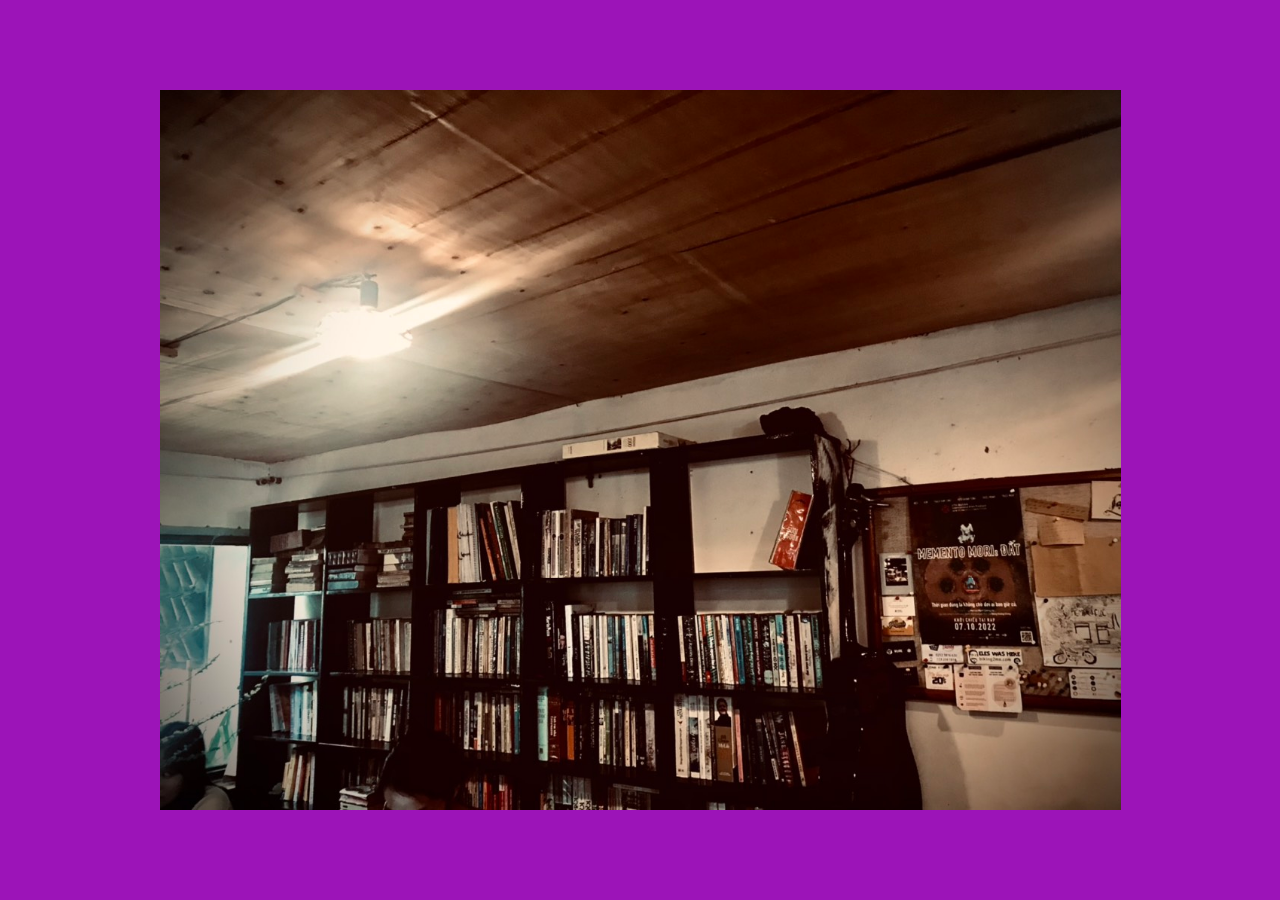
==== slider.html @ 745cd43f "update" ====
<!DOCTYPE html>
<html lang="en">
<head>
    <meta charset="UTF-8">
    <meta http-equiv="X-UA-Compatible" content="IE=edge">
    <meta name="viewport" content="width=device-width, initial-scale=1.0">
    <title>Vertical Slider</title>
    <link rel="stylesheet" href="styles/style.css">
</head>
<body>
  <div class="coffee-container">
    <section>
      <img src="/media-assets/imgs/1.jpg" alt="num1">
    </section>
    <section>
      <img src="/media-assets/imgs/2.jpg" alt="num2">
    </section>
    <section>
      <img src="/media-assets/imgs/3.jpg" alt="num3">
    </section>
    <section>
      <img src="/media-assets/imgs/4.jpg" alt="num4">
    </section>
    <section>
      <h1><a href="/index.html">Go Back</a></h1>
    </section>
  </div>
</body>
</html>
---- styles/style.css ----
/*========== Colours ==========*/
@import url("https://fonts.googleapis.com/css2?family=Open+Sans:wght@800&display=swap");
@keyframes filling {
  0%, 100% {
    background-position: 0 130px;
  }
  50% {
    background-position: 600px -70px;
  }
}
.cup {
  position: absolute;
  width: 275px;
  height: 210px;
  border: 8px solid wheat;
  box-shadow: 0 0 0 12px #3c1a0e;
  border-radius: 15px 15px 65px 85px;
  background: url(/media-assets/coffee.png);
  background-repeat: repeat-x;
  background-position: 0 130px;
  animation: filling 4s infinite;
}

.cup .cup-handle {
  position: absolute;
  top: 10px;
  right: -110px;
  width: 80px;
  height: 130px;
  border: 10px solid #3c1a0e;
  border-radius: 35px 36px 80px 36px;
}

/*========== Colours ==========*/
/* styles/style.css */
body {
  margin: 0;
  font-family: Arial, sans-serif;
  overflow: hidden; /* Hide overflow to prevent double scrollbars */
}

.coffee-container {
  display: flex;
  flex-direction: column;
  scroll-snap-type: y mandatory;
  overflow-y: scroll;
  width: 100%;
  height: 100vh;
  scrollbar-width: none; /* For Firefox */
  -ms-overflow-style: none; /* For Internet Explorer and Edge */
}

.coffee-container::-webkit-scrollbar {
  display: none; /* For Chrome, Safari, and Opera */
}

.coffee-container section {
  scroll-snap-align: start;
  width: 100%;
  height: 100vh; /* Ensure each section takes full viewport height */
  display: flex;
  align-items: center;
  justify-content: center;
  flex-shrink: 0; /* Prevent sections from shrinking */
}

.coffee-container section img {
  max-width: 80%;
  max-height: 80%;
  -o-object-fit: contain;
     object-fit: contain;
}

.coffee-container section h1 {
  font-size: 2rem;
  color: white;
  text-align: center;
  background-color: rgba(0, 0, 0, 0.5);
  padding: 1rem;
  border-radius: 0.5rem;
}

.coffee-container section:nth-of-type(even) {
  color: hsl(320, 80%, 90%);
  background: hsl(320, 80%, 40%);
}

.coffee-container section:nth-of-type(odd) {
  color: hsl(290, 80%, 90%);
  background: hsl(290, 80%, 40%);
}

@media (min-width: 1920px) and (max-width: 1920px) and (max-height: 1080px) and (min-aspect-ratio: 16/9) {
  .main .right-content {
    width: 40rem;
    height: 40rem;
    background-color: #ab986f;
    border-radius: 2rem;
    display: flex;
    justify-content: center;
    align-items: center;
  }
}
@media (max-width: 1280px) and (max-height: 720px) {
  .coffee-container section img {
    max-width: 100%;
    max-height: 100%;
  }
}
body {
  margin: 0;
  min-height: 100vh;
  background-color: #0A0604;
  font-family: "Open Sans", sans-serif;
}

.container {
  top: 0;
  right: 0;
  left: 0;
  z-index: 1000;
  position: fixed;
  background-color: rgba(12, 3, 4, 0.8);
  width: auto;
  height: 74px;
  display: flex;
  justify-content: space-between;
  border: solid 0.5px;
  backdrop-filter: blur(20px);
  -webkit-backdrop-filter: blur(20px);
}

.container img {
  cursor: pointer;
  width: 2.5rem;
  height: 2.5rem;
}
.container .box img {
  width: 3rem;
  height: 3rem;
  padding-top: 10px;
  padding-right: 40px;
}
.container .logo {
  display: flex;
  align-items: center;
  justify-content: center;
  margin: auto 10rem;
  color: white;
}

.container .logo h1 {
  font-size: 25px;
}

.menu-box {
  background-color: #10060F;
  height: 100%;
  width: 0;
  position: fixed;
  z-index: 1;
  top: 0;
  right: 0;
  display: flex;
  align-items: center;
  justify-content: center;
  overflow-x: hidden;
  float: left;
  border-bottom-left-radius: 100%;
  transition: width 0.5s, height 0.5s, border-radius 0.5s;
}

.menu-box.open-menu {
  width: 100%;
  height: 100%;
  border-bottom-left-radius: 0;
}

.menu-box.open-menu ul li {
  opacity: 1;
  transform: translateY(0);
  transition: transform 1s, opacity 1s;
  transition-delay: 0.5s;
}

.menu-box ul li {
  list-style: none;
  margin: 20px;
  text-align: center;
  opacity: 0;
  transform: translateY(30px);
}
.menu-box ul li a {
  display: inline-block;
  text-decoration: none;
  color: #ab986f;
  font-size: 6.5rem;
  font-weight: 600;
  position: relative;
  transition: 0.5s;
  text-transform: uppercase;
}
.menu-box ul li a:hover {
  font-size: 8rem;
  color: #f4a460;
}

.main {
  width: 96vw;
  height: 54vw;
  display: flex;
  justify-content: center;
  align-items: center;
  background-color: #10060F;
}

.main .left-content {
  width: 48rem;
  height: 48rem;
  background-color: #10060F;
  display: flex;
  flex-direction: column;
}
.main .left-content button {
  width: 8.5rem;
  height: 2.5rem;
  border-radius: 5rem;
  margin: -4rem auto;
  text-align: center;
  padding-top: 12px;
  padding-bottom: 12px;
  font-family: "Open Sans", sans-serif;
  transition: 0.25s;
}
.main .left-content button:hover {
  background: #212121;
  color: whitesmoke;
}
.main .left-content h1 {
  padding: 5rem;
  text-align: left;
  font-size: 6rem;
  line-height: 1;
  background: -webkit-linear-gradient(15deg, #5e2815, #f4a460);
  -webkit-background-clip: text;
  -webkit-text-fill-color: transparent;
}

.main .right-content {
  width: 54rem;
  height: 48rem;
  background-color: #ab986f;
  border-radius: 2rem;
  display: flex;
  justify-content: center;
  align-items: center;
}

a {
  display: inline-block;
  text-decoration: none;
  color: white;
}/*# sourceMappingURL=style.css.map */
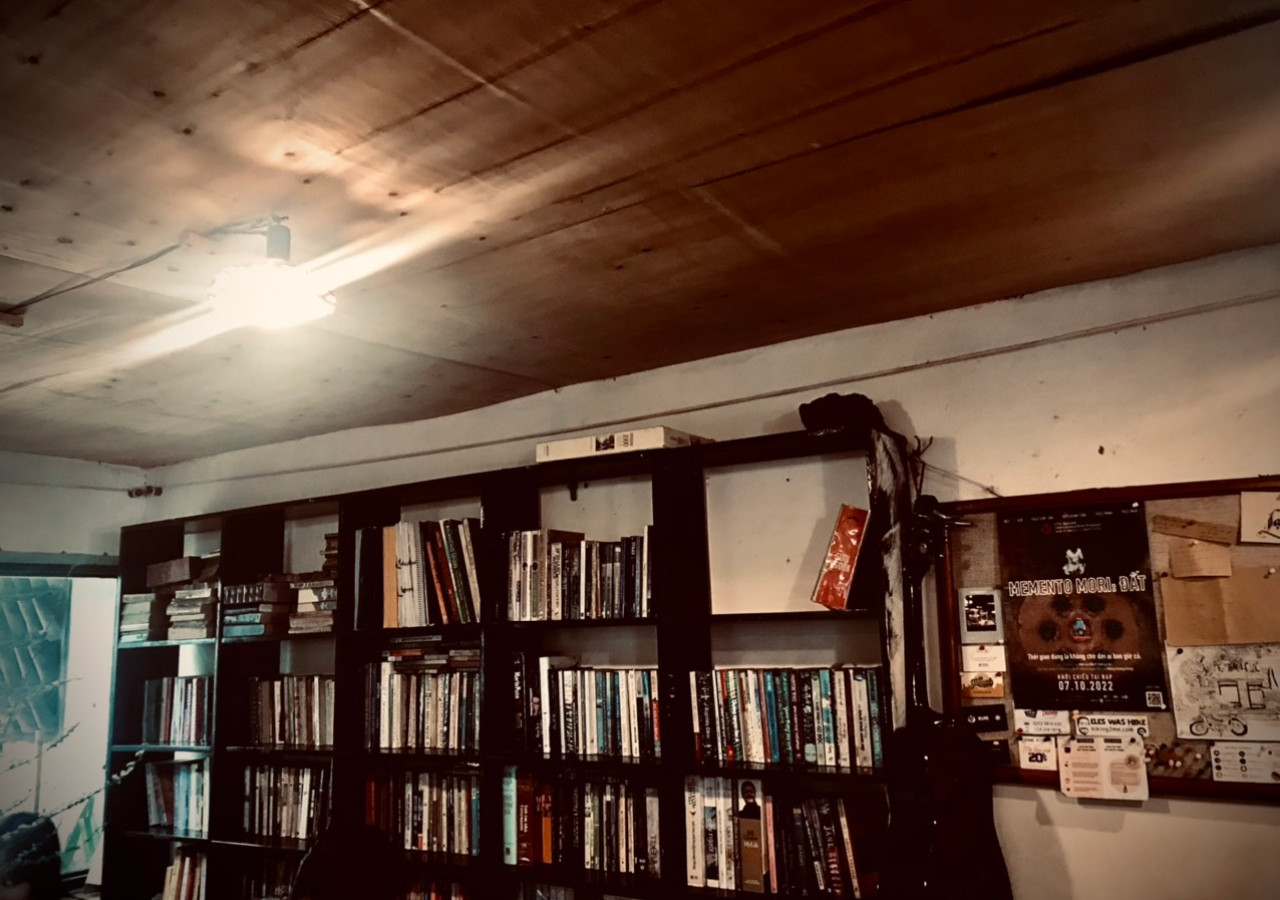
==== commit 352ece23: "new stuffs" ====
--- a/slider.html
+++ b/slider.html
@@ -4,26 +4,45 @@
     <meta charset="UTF-8">
     <meta http-equiv="X-UA-Compatible" content="IE=edge">
     <meta name="viewport" content="width=device-width, initial-scale=1.0">
-    <title>Vertical Slider</title>
-    <link rel="stylesheet" href="styles/style.css">
+
+    <title>Horizontal Coffee Slider</title>
+
+    <link rel="preconnect" href="https://fonts.googleapis.com">
+    <link rel="preconnect" href="https://fonts.gstatic.com" crossorigin>
+    <link href="https://fonts.googleapis.com/css2?family=Fraunces:ital,opsz,wght@0,9..144,300..600;1,9..144,300..600&family=Inter:wght@400;500;600&display=swap" rel="stylesheet">
+
+    <link rel="stylesheet" href="css/colours.css">
+    <link rel="stylesheet" href="css/slider.css">
+    <link rel="stylesheet" href="css/media.css">
 </head>
+
 <body>
+
   <div class="coffee-container">
+
     <section>
-      <img src="/media-assets/imgs/1.jpg" alt="num1">
+      <img src="assets/imgs/1.jpg" alt="num1">
     </section>
+
     <section>
-      <img src="/media-assets/imgs/2.jpg" alt="num2">
+      <img src="assets/imgs/2.jpg" alt="num2">
     </section>
+
     <section>
-      <img src="/media-assets/imgs/3.jpg" alt="num3">
+      <img src="assets/imgs/3.jpg" alt="num3">
     </section>
+
     <section>
-      <img src="/media-assets/imgs/4.jpg" alt="num4">
+      <img src="assets/imgs/4.jpg" alt="num4">
     </section>
-    <section>
-      <h1><a href="/index.html">Go Back</a></h1>
+
+    <section class="slider-end">
+      <h1><a href="index.html">Go Back</a></h1>
     </section>
+
   </div>
+
+  <script src="js/slider.js"></script>
+
 </body>
 </html>
--- a/css/colours.css
+++ b/css/colours.css
@@ -0,0 +1,21 @@
+/*========== Colours ==========*/
+:root {
+  --white-coffee: #ab986f;
+  --black-bean: #3c1a0e;
+  --black-bean-2: #5e2815;
+  --tan-crayola: #e19b68;
+  --sandy-brown: #f4a460;
+  --eerie-black: #212121;
+  --smoky-black: #0a0604;
+  --deep-space-sparkle: #455559;
+  --xiketic: #10060f;
+  --fire-opal: #e5594c;
+  --princeton-orange: #e47a30;
+  --bistre: #351e14;
+  --rich-black-fogra-39: #010003;
+  --cream: #f2e9dc;
+  --cream-70: rgba(242, 233, 220, 0.7);
+  --cream-50: rgba(242, 233, 220, 0.5);
+  --line: rgba(242, 233, 220, 0.12);
+  --ink: #20120a;
+}
--- a/css/slider.css
+++ b/css/slider.css
@@ -0,0 +1,77 @@
+* {
+    margin: 0;
+    padding: 0;
+    box-sizing: border-box;
+}
+
+html,
+body {
+    width: 100%;
+    height: 100%;
+}
+
+body {
+    overflow: hidden;
+    background-color: var(--smoky-black);
+}
+
+.coffee-container {
+    width: 100vw;
+    height: 100vh;
+
+    display: flex;
+    flex-direction: row;
+
+    overflow-x: auto;
+    overflow-y: hidden;
+
+    scroll-snap-type: x mandatory;
+    scroll-behavior: smooth;
+
+    scrollbar-width: none;
+}
+
+.coffee-container::-webkit-scrollbar {
+    display: none;
+}
+
+.coffee-container section {
+    flex: 0 0 100vw;
+    width: 100vw;
+    height: 100vh;
+
+    scroll-snap-align: start;
+
+    display: flex;
+    align-items: center;
+    justify-content: center;
+
+    overflow: hidden;
+}
+
+.coffee-container section img {
+    width: 100%;
+    height: 100%;
+
+    object-fit: cover;
+}
+
+.coffee-container section.slider-end {
+    background-color: var(--xiketic);
+}
+
+.coffee-container section.slider-end h1 {
+    font-family: "Fraunces", serif;
+    font-weight: 400;
+    font-size: clamp(2.5rem, 6vw, 4.5rem);
+    letter-spacing: -0.02em;
+}
+
+.coffee-container section.slider-end a {
+    color: var(--cream);
+    transition: color 0.4s ease;
+}
+
+.coffee-container section.slider-end a:hover {
+    color: var(--tan-crayola);
+}
--- a/css/media.css
+++ b/css/media.css
@@ -0,0 +1,106 @@
+@media (max-width: 1060px) {
+  .hero-inner {
+    grid-template-columns: 1fr;
+    gap: 3rem;
+  }
+
+  .hero {
+    padding-top: 120px;
+  }
+
+  .visual-panel {
+    min-height: 400px;
+  }
+
+  .story-grid {
+    grid-template-columns: 1fr;
+  }
+
+  .story-media {
+    order: 2;
+    height: clamp(320px, 50vh, 460px);
+  }
+
+  .footer-top {
+    grid-template-columns: 1fr;
+    gap: 2.5rem;
+  }
+}
+
+@media (max-width: 1024px) {
+  .shop-grid {
+    grid-template-columns: repeat(2, 1fr);
+  }
+}
+
+@media (max-width: 860px) {
+  .nav-links {
+    display: none;
+  }
+
+  .menu-toggle {
+    display: grid;
+  }
+
+  .feature {
+    grid-template-columns: 1fr;
+    gap: 0.6rem;
+    padding-block: 2rem;
+  }
+
+  .feature p {
+    max-width: none;
+  }
+}
+
+@media (max-width: 720px) {
+  .products {
+    grid-template-columns: 1fr;
+    max-width: 420px;
+    margin-inline: auto;
+  }
+
+  .section-block {
+    padding-block: 4.5rem;
+  }
+
+  .hero-actions {
+    gap: 1.25rem;
+  }
+
+  .footer-bottom {
+    flex-direction: column;
+  }
+}
+
+@media (max-width: 560px) {
+  .shop-grid {
+    grid-template-columns: 1fr;
+  }
+
+  .shop-tile {
+    min-height: 150px;
+  }
+
+  .product-foot {
+    flex-wrap: wrap;
+    gap: 0.75rem;
+  }
+}
+
+@media (min-width: 1920px) and (max-width: 1920px) and (max-height: 1080px) and (min-aspect-ratio: 16/9) {
+  .hero-inner {
+    max-width: 1400px;
+  }
+
+  .visual-panel {
+    min-height: 640px;
+  }
+}
+
+@media (max-width: 1280px) and (max-height: 720px) {
+  .coffee-container section img {
+    max-width: 100%;
+    max-height: 100%;
+  }
+}
